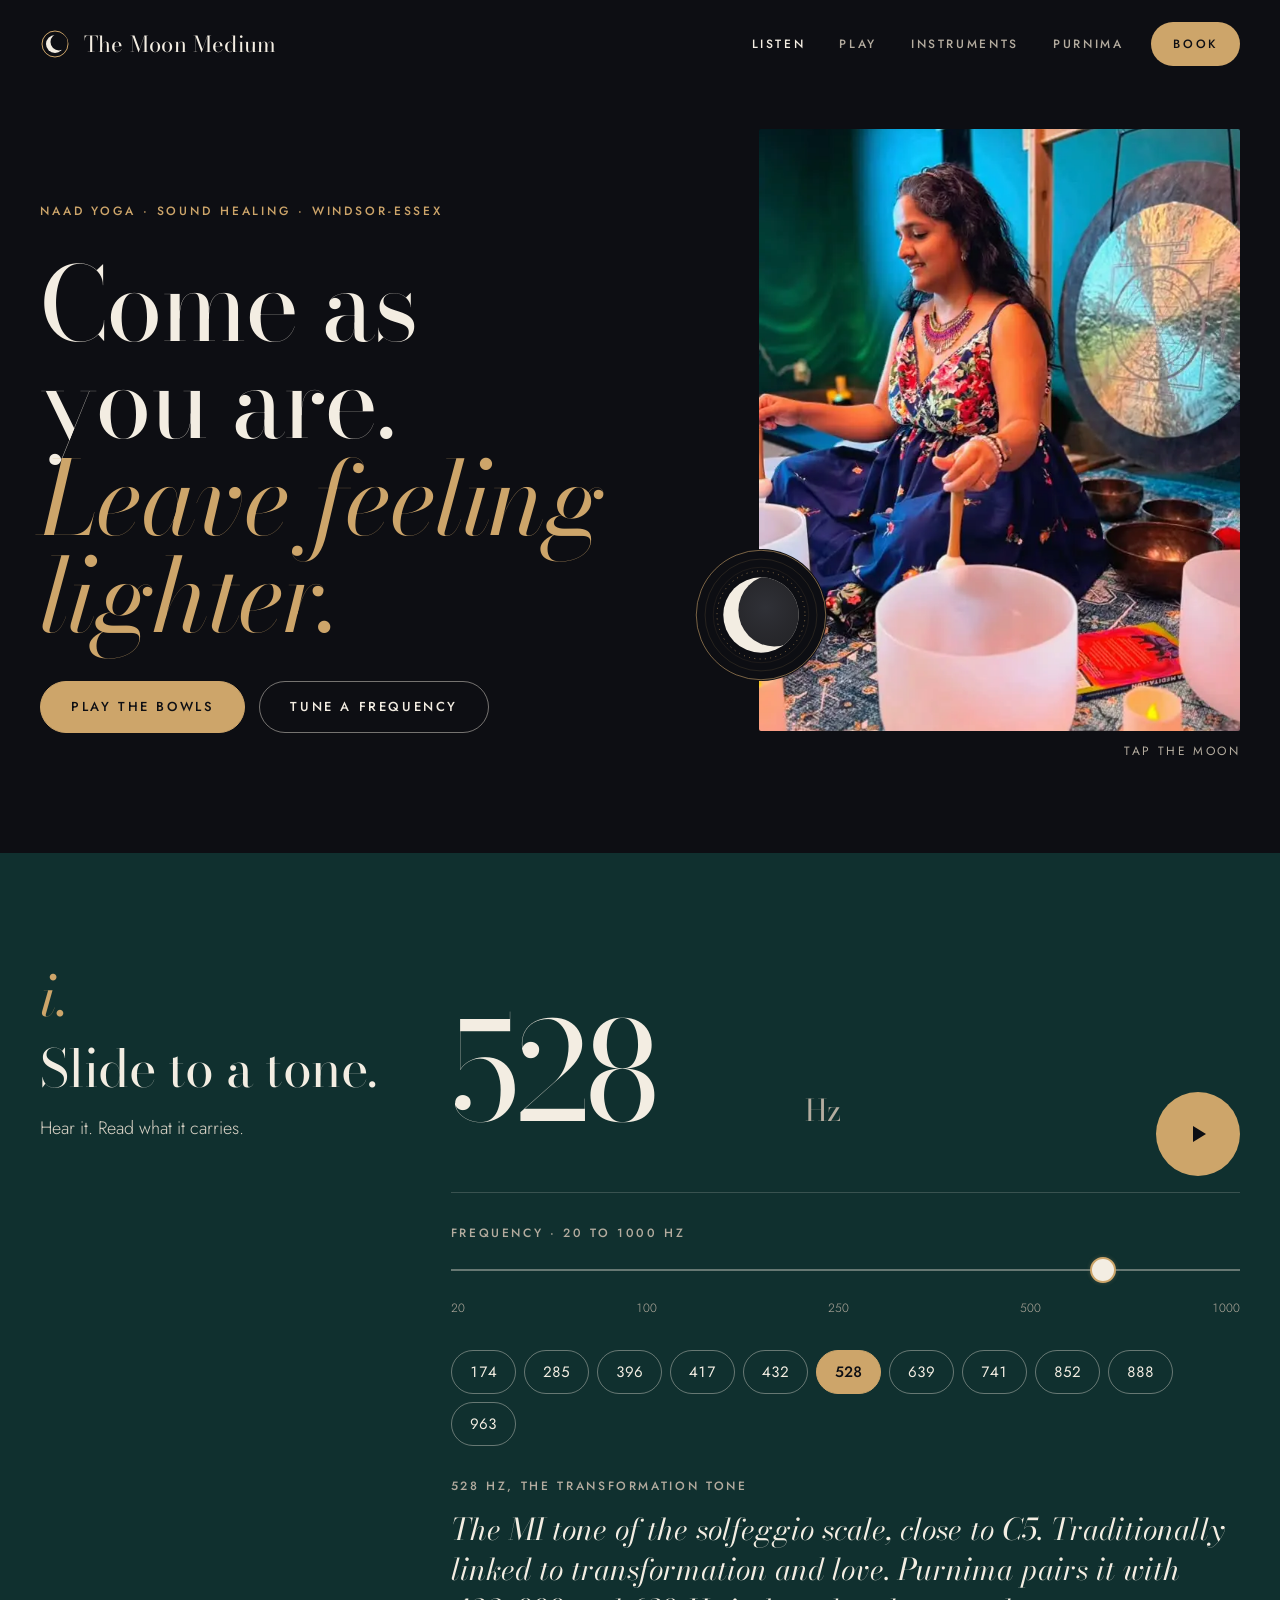
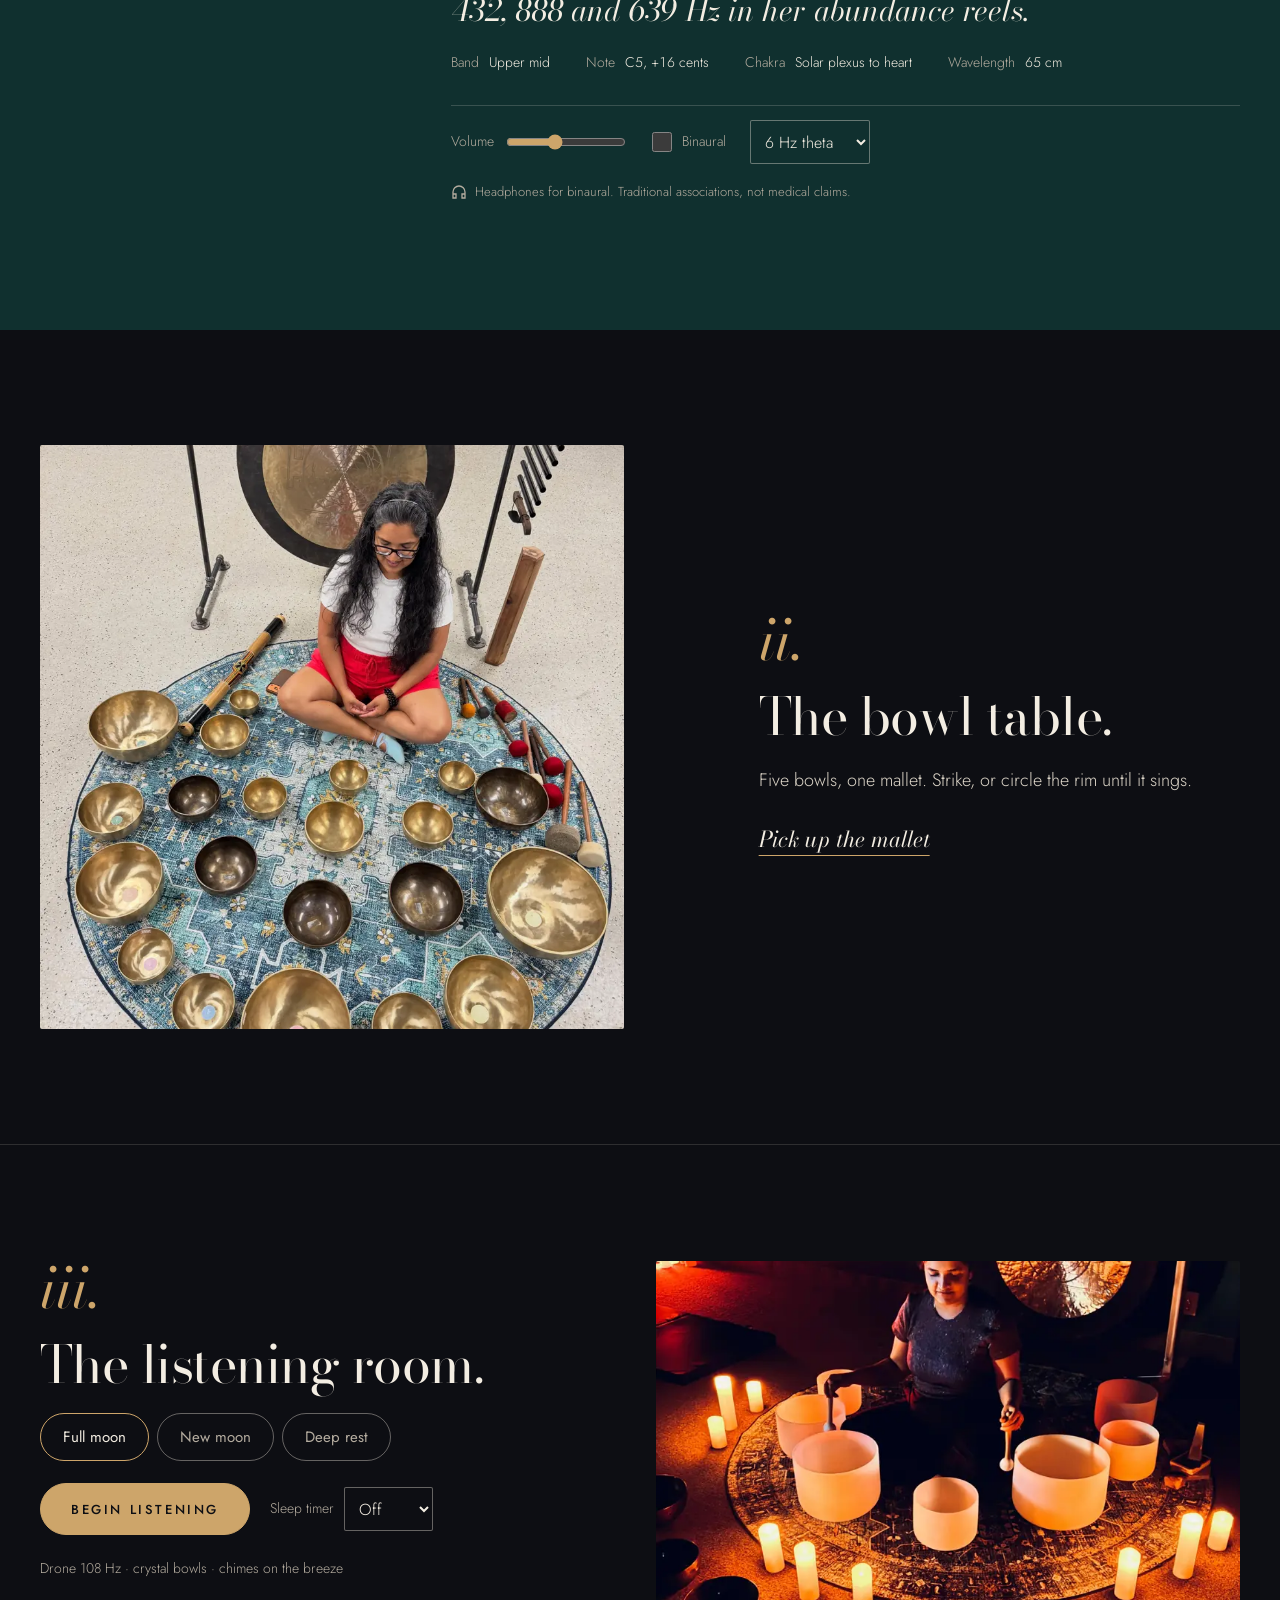
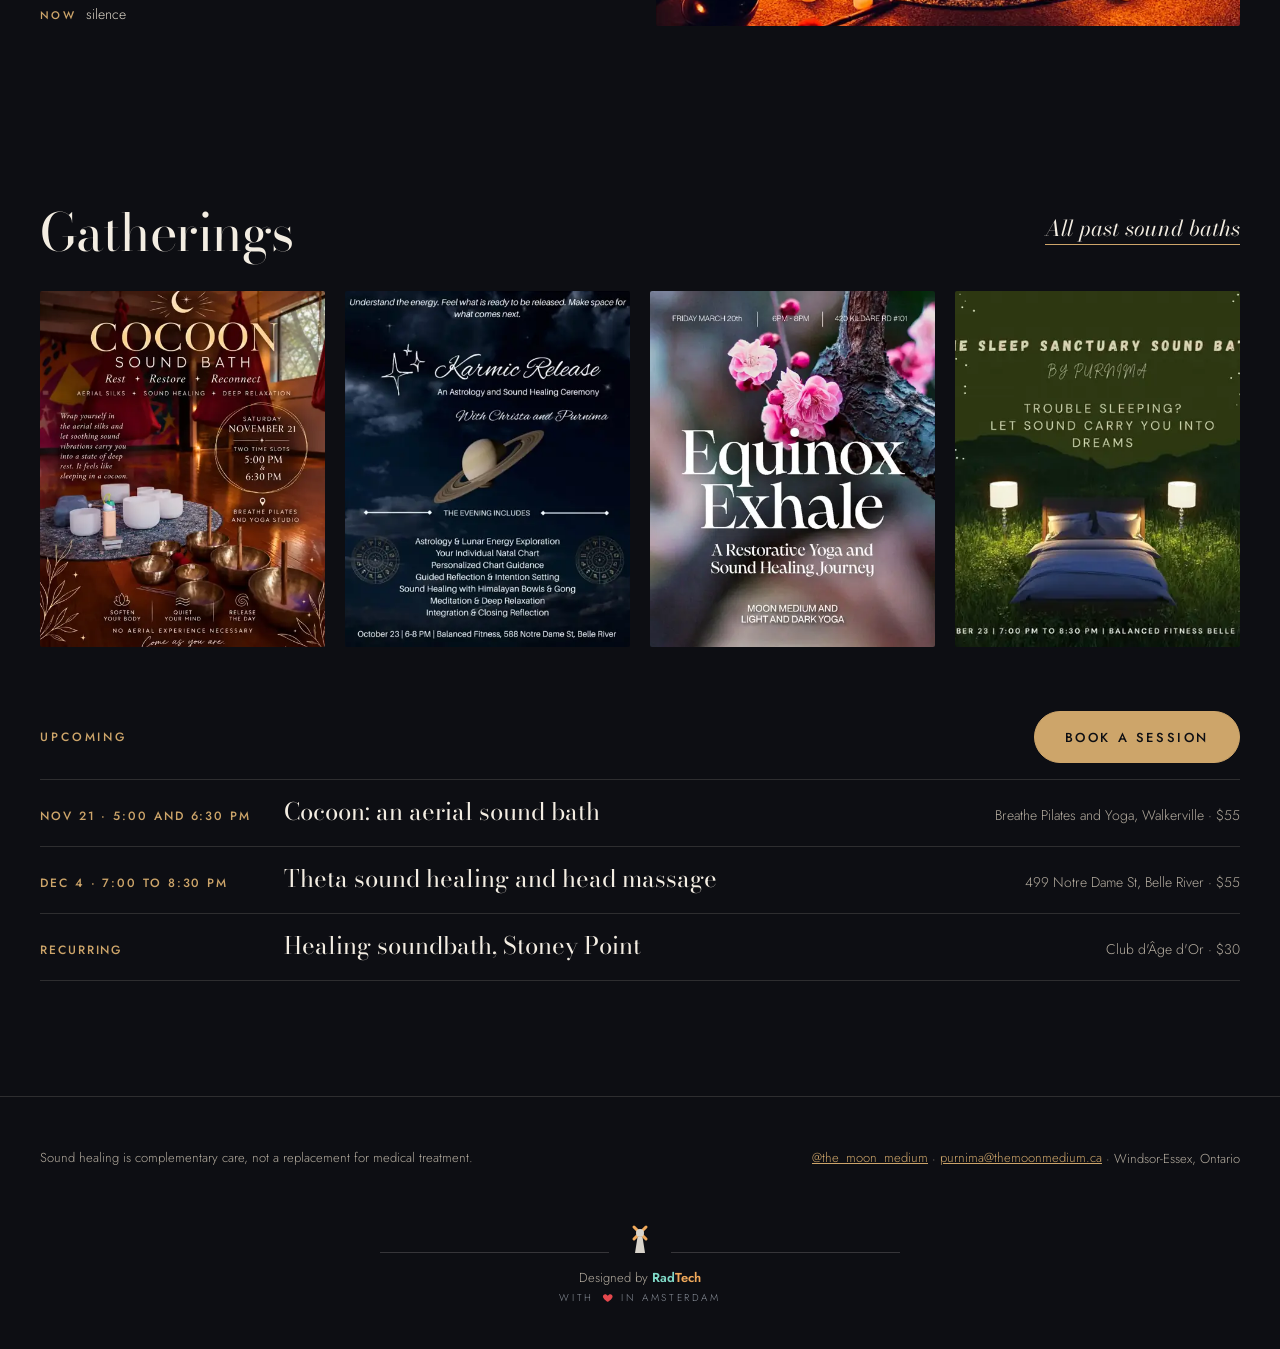
==== index.html @ c19d8ddb "The Moon Medium: sound healing site for Purnima Ranawat" ====
<!doctype html><html lang="en"><head>
<meta charset="utf-8"><meta name="viewport" content="width=device-width, initial-scale=1">
<title>Listen · The Moon Medium</title>
<meta name="description" content="Purnima, Naad Yogini and sound healer in Windsor-Essex, Ontario. Tune a healing frequency, open the Listening Room, or join an upcoming sound bath.">
<meta name="theme-color" content="#0D0E13">
<link rel="icon" href="assets/img/moon.svg" type="image/svg+xml">
<script>document.documentElement.classList.add('js')</script>
<link rel="preconnect" href="https://fonts.googleapis.com"><link rel="preconnect" href="https://fonts.gstatic.com" crossorigin>
<link rel="stylesheet" href="https://fonts.googleapis.com/css2?family=Bodoni+Moda:ital,opsz,wght@0,6..96,400;0,6..96,500;1,6..96,400&amp;family=Jost:wght@300;400;500&amp;display=swap">
<link rel="stylesheet" href="assets/css/base.css"><link rel="stylesheet" href="assets/css/radtech-credit.css"><link rel="stylesheet" href="assets/css/home.css">
</head><body>
<a class="skip" href="#main">Skip to content</a>
<header class="site-header"><div class="wrap">
<a class="brand" href="index.html" aria-label="The Moon Medium, home"><svg width="30" height="30" viewBox="0 0 30 30" aria-hidden="true"><circle cx="15" cy="15" r="13" fill="none" stroke="#CDA56A" stroke-width="1"/><circle cx="15" cy="15" r="9" fill="#F3EDE2"/><circle cx="19" cy="13" r="8.5" fill="#0D0E13"/></svg><span>The Moon Medium</span><i class="sound-dot" aria-hidden="true"></i></a>
<nav class="nav" aria-label="Main"><a href="index.html">Listen</a><a href="play.html">Play</a><a href="instruments.html">Instruments</a><a href="purnima.html">Purnima</a><a class="cta" href="lessons.html">Book</a></nav>
</div></header>
<main id="main">

<section class="wrap grid12 hero">
  <div class="hero-copy">
    <p class="eyebrow">Naad Yoga · Sound healing · Windsor-Essex</p>
    <h1>Come as<br>you are.<br><em>Leave feeling<br>lighter.</em></h1>
    <div class="btns">
      <a class="btn btn-primary" href="play.html">Play the bowls</a>
      <a class="btn" href="#fader">Tune a frequency</a>
    </div>
  </div>
  <div class="hero-media">
    <img class="photo hero-photo" src="assets/img/ig/portrait/098.webp" srcset="assets/img/ig/portrait/098-s.webp 451w, assets/img/ig/portrait/098.webp 640w" sizes="(max-width: 859px) 100vw, 40vw" width="640" height="1136" alt="Purnima playing crystal singing bowls in front of a gong" loading="eager" fetchpriority="high" decoding="async">
    <button class="moon" id="moon" type="button" aria-label="Strike a bowl at 528 Hz">
      <svg viewBox="0 0 420 420" aria-hidden="true">
        <defs>
          <clipPath id="moon-clip"><circle cx="210" cy="210" r="120"/></clipPath>
          <radialGradient id="earthshine" cx="38%" cy="46%" r="62%"><stop offset="0" stop-color="#1A1C24"/><stop offset=".6" stop-color="#121319"/><stop offset="1" stop-color="#0D0E13"/></radialGradient>
        </defs>
        <circle class="ring" cx="210" cy="210" r="206" fill="none" stroke="#CDA56A" stroke-opacity=".6" stroke-width="3"/>
        <circle class="ring" cx="210" cy="210" r="178" fill="none" stroke="#CDA56A" stroke-opacity=".22" stroke-width="2"/>
        <circle class="ring" cx="210" cy="210" r="152" fill="none" stroke="#CDA56A" stroke-opacity=".14" stroke-width="2"/>
        <g class="ripples" fill="none" stroke="#CDA56A">
          <circle cx="210" cy="210" r="122" opacity="0"/><circle cx="210" cy="210" r="122" opacity="0"/><circle cx="210" cy="210" r="122" opacity="0"/>
        </g>
        <circle class="glow" cx="210" cy="210" r="132" fill="#CDA56A" opacity="0"/>
        <circle class="disc" cx="210" cy="210" r="120" fill="#F3EDE2"/>
        <circle class="shade" cx="252" cy="196" r="114" fill="url(#earthshine)" clip-path="url(#moon-clip)" opacity=".9"/>
        <circle class="dash" cx="210" cy="210" r="140" fill="none" stroke="#CDA56A" stroke-width="2" stroke-dasharray="3 14"/>
      </svg>
    </button>
    <p class="tap" aria-hidden="true">Tap the moon</p>
  </div>
</section>

<section class="band-teal" id="fader">
  <div class="wrap grid12 section fader">
    <div class="fader-intro stack">
      <p class="numeral" aria-hidden="true">i.</p>
      <h2>Slide to a tone.</h2>
      <p class="lede">Hear it. Read what it carries.</p>
    </div>
    <div class="fader-main">
      <div class="fader-head">
        <p class="big"><label class="sr-only" for="hz-num">Frequency in hertz</label><input id="hz-num" type="number" min="20" max="1000" step="1" value="528" inputmode="numeric"><span>Hz</span></p>
        <button class="play" id="play" type="button" aria-pressed="false" aria-label="Play tone">
          <svg class="i-play" width="24" height="24" viewBox="0 0 24 24" aria-hidden="true"><path d="M7 4 L20 12 L7 20 Z" fill="currentColor"/></svg>
          <svg class="i-stop" width="20" height="20" viewBox="0 0 20 20" aria-hidden="true"><rect x="4" y="4" width="12" height="12" rx="1" fill="currentColor"/></svg>
        </button>
      </div>

      <div class="slider">
        <label for="hz" class="label">Frequency · 20 to 1000 Hz</label>
        <input id="hz" type="range" min="0" max="1000" step="1" value="837" aria-valuetext="528 Hz">
        <div class="ticks" aria-hidden="true"><span>20</span><span>100</span><span>250</span><span>500</span><span>1000</span></div>
      </div>

      <div class="presets" role="group" aria-label="Solfeggio presets">
        <button class="pill" type="button" data-hz="174">174</button><button class="pill" type="button" data-hz="285">285</button><button class="pill" type="button" data-hz="396">396</button><button class="pill" type="button" data-hz="417">417</button><button class="pill" type="button" data-hz="432">432</button><button class="pill" type="button" data-hz="528">528</button><button class="pill" type="button" data-hz="639">639</button><button class="pill" type="button" data-hz="741">741</button><button class="pill" type="button" data-hz="852">852</button><button class="pill" type="button" data-hz="888">888</button><button class="pill" type="button" data-hz="963">963</button>
      </div>

      <div class="readout" id="readout">
        <h3 id="r-title" class="label">528 Hz, the transformation tone</h3>
        <p id="r-text" class="r-text"></p>
        <dl class="facts">
          <div><dt>Band</dt><dd id="f-band"></dd></div>
          <div><dt>Note</dt><dd id="f-note"></dd></div>
          <div><dt>Chakra</dt><dd id="f-chakra"></dd></div>
          <div><dt>Wavelength</dt><dd id="f-wave"></dd></div>
        </dl>
        <p class="sr-only" id="r-live" aria-live="polite" aria-atomic="true"></p>
      </div>

      <div class="controls">
        <label class="ctl">Volume <input id="vol" type="range" min="0" max="100" value="40"></label>
        <label class="ctl check"><input id="bin" type="checkbox"> Binaural</label>
        <label class="ctl"><span class="sr-only">Binaural beat</span>
          <select id="beat" class="input sel"><option value="2">2 Hz delta</option><option value="6" selected>6 Hz theta</option><option value="10">10 Hz alpha</option></select>
        </label>
        <p class="ctl note"><svg width="16" height="16" viewBox="0 0 16 16" aria-hidden="true"><path d="M2 10V8a6 6 0 0 1 12 0v2M2 10h3v4H2zM11 10h3v4h-3z" fill="none" stroke="currentColor" stroke-width="1.3"/></svg>Headphones for binaural. Traditional associations, not medical claims.</p>
      </div>
    </div>
  </div>
</section>

<section class="wrap grid12 section table">
  <figure class="frame reveal table-photo">
    <img class="photo" src="assets/img/ig/portrait/046.webp" srcset="assets/img/ig/portrait/046-s.webp 480w, assets/img/ig/portrait/046.webp 900w" sizes="(max-width: 859px) 100vw, 50vw" width="900" height="1200" alt="Purnima seated in a circle of Himalayan singing bowls" loading="lazy" decoding="async">
  </figure>
  <div class="table-copy stack">
    <p class="numeral" aria-hidden="true">ii.</p>
    <h2>The bowl table.</h2>
    <p class="lede">Five bowls, one mallet. Strike, or circle the rim until it sings.</p>
    <a class="tlink" href="play.html">Pick up the mallet</a>
  </div>
</section>

<section class="rule-top" id="room">
  <div class="wrap grid12 section room">
    <div class="room-copy stack">
      <p class="numeral" aria-hidden="true">iii.</p>
      <h2>The listening room.</h2>
      <div class="moods" role="group" aria-label="Mood">
        <button type="button" class="mood" data-mood="full" aria-pressed="true">Full moon</button>
        <button type="button" class="mood" data-mood="new" aria-pressed="false">New moon</button>
        <button type="button" class="mood" data-mood="rest" aria-pressed="false">Deep rest</button>
      </div>
      <div class="room-row">
        <button class="btn btn-primary" id="begin" type="button">Begin listening</button>
        <label class="ctl">Sleep timer
          <select id="timer" class="input sel"><option value="0">Off</option><option value="10">10 min</option><option value="20">20 min</option><option value="45">45 min</option></select>
        </label>
        <span class="countdown" id="countdown"></span>
      </div>
      <p class="room-meta" id="mood-line">Drone 108 Hz · crystal bowls · chimes on the breeze</p>
      <p class="room-meta now" id="now"><span>Now</span> <span id="now-text">silence</span></p>
    </div>
    <figure class="frame reveal room-photo">
      <img class="photo" src="assets/img/ig/space/080.webp" srcset="assets/img/ig/space/080-s.webp 450w, assets/img/ig/space/080.webp 787w" sizes="(max-width: 859px) 100vw, 50vw" width="787" height="1400" alt="Candlelit crystal bowls before a gong" loading="lazy" decoding="async">
    </figure>
  </div>
</section>

<section class="wrap section gatherings" aria-labelledby="g-title">
  <div class="g-head">
    <h2 id="g-title">Gatherings</h2>
    <a class="tlink" href="purnima.html#gatherings">All past sound baths</a>
  </div>
  <ul class="posters">
    <li class="reveal"><a class="frame" href="purnima.html#gatherings"><img class="photo" src="assets/img/ig/poster/002.webp" srcset="assets/img/ig/poster/002-s.webp 480w, assets/img/ig/poster/002.webp 900w" sizes="(max-width: 859px) 50vw, 25vw" width="900" height="1200" alt="Cocoon, an aerial sound bath, poster" loading="lazy" decoding="async"></a></li>
    <li class="reveal"><a class="frame" href="purnima.html#gatherings"><img class="photo" src="assets/img/ig/poster/012.webp" srcset="assets/img/ig/poster/012-s.webp 480w, assets/img/ig/poster/012.webp 900w" sizes="(max-width: 859px) 50vw, 25vw" width="900" height="1095" alt="Karmic Release, astrology and sound healing, poster" loading="lazy" decoding="async"></a></li>
    <li class="reveal"><a class="frame" href="purnima.html#gatherings"><img class="photo" src="assets/img/ig/poster/067.webp" srcset="assets/img/ig/poster/067-s.webp 480w, assets/img/ig/poster/067.webp 900w" sizes="(max-width: 859px) 50vw, 25vw" width="900" height="1125" alt="Equinox Exhale, restorative yoga and sound healing, poster" loading="lazy" decoding="async"></a></li>
    <li class="reveal"><a class="frame" href="purnima.html#gatherings"><img class="photo" src="assets/img/ig/poster/103.webp" srcset="assets/img/ig/poster/103-s.webp 480w, assets/img/ig/poster/103.webp 900w" sizes="(max-width: 859px) 50vw, 25vw" width="900" height="900" alt="The Sleep Sanctuary sound bath poster" loading="lazy" decoding="async"></a></li>
  </ul>

  <div class="upcoming">
    <div class="g-head">
      <p class="eyebrow">Upcoming</p>
      <a class="btn btn-primary" href="lessons.html">Book a session</a>
    </div>
    <ul class="ev-list">
      <li><span class="ev-date">Nov 21 · 5:00 and 6:30 PM</span><span class="ev-name">Cocoon: an aerial sound bath</span><span class="ev-where">Breathe Pilates and Yoga, Walkerville · $55</span></li>
      <li><span class="ev-date">Dec 4 · 7:00 to 8:30 PM</span><span class="ev-name">Theta sound healing and head massage</span><span class="ev-where">499 Notre Dame St, Belle River · $55</span></li>
      <li><span class="ev-date">Recurring</span><span class="ev-name">Healing soundbath, Stoney Point</span><span class="ev-where">Club d'Âge d'Or · $30</span></li>
    </ul>
  </div>
</section>

</main>
<footer class="site-footer"><div class="wrap"><p>Sound healing is complementary care, not a replacement for medical treatment.</p><p><a href="https://www.instagram.com/the_moon_medium/">@the_moon_medium</a> · <a href="mailto:purnima@themoonmedium.ca">purnima@themoonmedium.ca</a> · Windsor-Essex, Ontario</p><div class="rt-credit"><a class="rt-link" href="https://radtech.nl" rel="noopener"><span class="rt-horizon" aria-hidden="true"><span class="rt-rule"></span><svg class="rt-mill" viewBox="0 0 30 40" width="30" height="40" focusable="false"><path class="rt-tower" d="M12.5 20h5l2.5 16h-10z"/><g class="rt-blades"><rect x="13.5" y="6" width="3" height="20" rx="1.5" transform="rotate(45 15 16)"/><rect x="13.5" y="6" width="3" height="20" rx="1.5" transform="rotate(135 15 16)"/></g><circle class="rt-tower" cx="15" cy="16" r="4"/></svg><span class="rt-rule"></span></span><span class="rt-lines"><span class="rt-line1">Designed by <b class="rt-word"><span class="rt-rad">Rad</span><span class="rt-tech">Tech</span></b></span> <span class="rt-line2">with <svg class="rt-heart" viewBox="0 0 24 24" aria-hidden="true" focusable="false"><path d="M12 21s-7.5-4.6-9.6-9.3C.9 8.3 3 4.5 6.7 4.5c2.2 0 3.6 1.2 5.3 3.2 1.7-2 3.1-3.2 5.3-3.2 3.7 0 5.8 3.8 4.3 7.2C19.5 16.4 12 21 12 21Z"/></svg><span class="rt-sr">love</span> in Amsterdam</span></span></a></div></div></footer>
<script src="assets/js/audio.js" defer></script><script src="assets/js/site.js" defer></script><script src="assets/js/home.js" defer></script>
</body></html>
---- assets/css/base.css ----
/* The Moon Medium v2: shared tokens, reset, header, footer and primitives. */
:root {
  /* v2 palette */
  --ink: #0D0E13;
  --night2: #15171E;
  --teal: #10302F;
  --ivory: #F3EDE2;
  --ivory-2: #DCD5C8;
  --stone: #B4AC9F;
  --brass: #CDA56A;
  --brass-2: #E2C48F;
  --rule: rgba(243, 237, 226, .14);

  /* Old names kept as aliases while the other pages move over. */
  --night: var(--ink);
  --dusk: #15171E;
  --dusk-2: #1C1F28;
  --line: rgba(243, 237, 226, .14);
  --line-2: rgba(243, 237, 226, .24);
  --edge: rgba(243, 237, 226, .38);   /* control borders: about 3.1:1 on ink and on teal */
  --moon: var(--ivory);
  --moon-2: var(--ivory-2);
  --mist: var(--stone);
  --gold: var(--brass);
  --gold-2: var(--brass-2);
  --lilac: var(--stone);
  --serif: "Bodoni Moda", "Didot", Georgia, serif;
  --sans: Jost, "Futura", system-ui, -apple-system, "Segoe UI", sans-serif;

  --r: 2px;
  --pill: 999px;
  --wrap: 1320px;
  --gut: clamp(16px, 4vw, 40px);
  --ease: cubic-bezier(.2, .6, .2, 1);
  color-scheme: dark;
}

*, *::before, *::after { box-sizing: border-box; }
html { -webkit-text-size-adjust: 100%; scroll-behavior: smooth; }
body {
  margin: 0;
  background: var(--ink);
  color: var(--ivory);
  font: 300 18px/1.7 var(--sans);
  -webkit-font-smoothing: antialiased;
  overflow-x: hidden;
}
img, svg { display: block; max-width: 100%; }
a { color: var(--brass); }
a:hover { color: var(--brass-2); }
button, input, select, textarea { font: inherit; color: inherit; }
button { cursor: pointer; }
[hidden] { display: none !important; }
:target, section[id], form[id] { scroll-margin-top: 120px; }
:focus-visible { outline: 2px solid var(--brass); outline-offset: 3px; border-radius: 4px; }
h1, h2, h3 { font-family: var(--serif); font-weight: 400; margin: 0; }
h1 { font-size: clamp(56px, 9vw, 112px); line-height: .95; letter-spacing: -.02em; }
h2 { font-size: clamp(36px, 4.6vw, 52px); line-height: 1.02; letter-spacing: -.01em; }
h3 { font-size: clamp(22px, 2.4vw, 28px); line-height: 1.15; }
h1 em, h2 em, h3 em { color: var(--brass); font-style: italic; }
p { margin: 0; }

.skip { position: absolute; left: -9999px; top: 8px; z-index: 100; padding: 12px 16px; background: var(--brass); color: var(--ink); border-radius: var(--pill); font-weight: 500; }
.skip:focus { left: 8px; }
.sr-only { position: absolute; width: 1px; height: 1px; padding: 0; margin: -1px; overflow: hidden; clip: rect(0 0 0 0); white-space: nowrap; border: 0; }

/* Layout */
.wrap { max-width: var(--wrap); margin: 0 auto; padding-inline: var(--gut); }
.section { padding-block: clamp(64px, 9vw, 120px); }
.stack { display: flex; flex-direction: column; gap: 22px; }
.grid12 { display: grid; grid-template-columns: repeat(12, minmax(0, 1fr)); gap: 32px; }
@media (max-width: 859px) {
  .grid12 { grid-template-columns: minmax(0, 1fr); }
  .grid12 > * { grid-column: 1 / -1 !important; }
}
.band-teal { background: var(--teal); }
.rule-top { border-top: 1px solid var(--rule); }

/* Type helpers */
.eyebrow { font: 500 12px/1.4 var(--sans); letter-spacing: .24em; text-transform: uppercase; color: var(--brass); }
.lede { font-size: 18px; line-height: 1.7; color: var(--ivory-2); max-width: 44ch; }
.muted { color: var(--stone); }
.small { font-size: 13px; }
.numeral { font: italic 400 56px/1 var(--serif); color: var(--brass); }
.tlink { align-self: flex-start; display: inline-flex; align-items: center; min-height: 44px; color: var(--ivory); font: italic 400 22px/1.2 var(--serif); text-decoration-line: underline; text-decoration-color: var(--brass); text-decoration-thickness: 1px; text-underline-offset: 8px; transition: color .3s; }
.tlink:hover { color: var(--brass-2); text-decoration-color: var(--brass-2); }

/* Header: transparent over ink, a blurred veil once the page scrolls. */
.site-header { position: sticky; top: 0; z-index: 50; background: transparent; border-bottom: 1px solid transparent; transition: background .4s, border-color .4s; }
.site-header.scrolled { background: rgba(13, 14, 19, .82); backdrop-filter: blur(12px); -webkit-backdrop-filter: blur(12px); border-bottom-color: var(--rule); }
.site-header .wrap { display: flex; align-items: center; justify-content: space-between; gap: 8px 16px; min-height: 88px; flex-wrap: wrap; }
.brand { display: flex; align-items: center; gap: 14px; color: var(--ivory); text-decoration: none; min-height: 44px; }
.brand span { font: 400 22px/1 var(--serif); letter-spacing: .01em; }
.brand:hover { color: var(--ivory); }
.nav { display: flex; flex-wrap: wrap; gap: 6px; align-items: center; font: 500 12px/1 var(--sans); letter-spacing: .22em; text-transform: uppercase; }
.nav a { min-height: 44px; display: inline-flex; align-items: center; padding: 0 14px; color: var(--stone); text-decoration: none; border-radius: var(--pill); transition: color .3s; }
.nav a:hover, .nav a[aria-current="page"] { color: var(--ivory); }
.nav a.cta { margin-left: 8px; padding: 0 22px; background: var(--brass); color: var(--ink); }
.nav a.cta:hover { background: var(--brass-2); color: var(--ink); }
.sound-dot { width: 7px; height: 7px; border-radius: 50%; background: var(--brass); display: inline-block; margin-left: 4px; opacity: 0; transition: opacity .3s; }
body.sounding .sound-dot { opacity: 1; animation: pulse 1.6s ease-in-out infinite; }
.tab-hidden .sound-dot { animation-play-state: paused; }
@keyframes pulse { 50% { transform: scale(1.8); opacity: .4; } }

/* Phones: brand on one row, the five nav items on the next. */
@media (max-width: 720px) {
  .site-header .wrap { min-height: 0; padding-block: 10px 4px; }
  .nav { width: 100%; justify-content: space-between; gap: 0; letter-spacing: .14em; }
  .nav a { padding: 0 8px; }
  .nav a:first-child { padding-left: 0; }
  .nav a.cta { margin-left: 0; padding: 0 16px; }
}
/* 360px leaves 328px. Jost 500 caps at 11px, 32 letters: about 207px of glyphs
   plus 32 x .06em tracking = 21px, so 228px. Padding 4 x 12 + 28 = 76px. Total 304px. */
@media (max-width: 420px) {
  .nav { font-size: 11px; letter-spacing: .08em; }
  .nav a { padding: 0 6px; }
  .nav a.cta { padding: 0 14px; }
}
@media (max-width: 380px) {
  .nav { letter-spacing: .06em; }
  .nav a { padding: 0 5px; }
  .nav a.cta { padding: 0 12px; }
}

/* Buttons */
.btn { min-height: 52px; padding: 0 30px; display: inline-flex; align-items: center; justify-content: center; gap: 10px; border-radius: var(--pill); border: 1px solid rgba(243, 237, 226, .45); background: transparent; color: var(--ivory); text-decoration: none; font: 500 13px/1 var(--sans); letter-spacing: .2em; text-transform: uppercase; transition: background .3s, border-color .3s, color .3s, transform .1s; }
.btn:hover { border-color: var(--ivory); color: var(--ivory); }
.btn:active { transform: scale(.98); }
.btn-primary { background: var(--brass); border-color: var(--brass); color: var(--ink); }
.btn-primary:hover { background: var(--brass-2); border-color: var(--brass-2); color: var(--ink); }
.btn-light { background: var(--ivory); border-color: var(--ivory); color: var(--ink); }
.btn-light:hover { background: #fff; border-color: #fff; color: var(--ink); }
.btns { display: flex; flex-wrap: wrap; gap: 14px; align-items: center; }
@media (max-width: 380px) { .btn { padding: 0 22px; letter-spacing: .14em; } }

/* Surfaces (kept for older page CSS; v2 prefers rules and whitespace) */
.card { background: var(--night2); border: 1px solid var(--rule); border-radius: var(--r); padding: clamp(20px, 3vw, 32px); }
.card-line { border: 1px solid var(--rule); border-radius: var(--r); padding: 24px; }
.pill { min-height: 44px; padding: 0 18px; display: inline-flex; align-items: center; justify-content: center; gap: 8px; border-radius: var(--pill); border: 1px solid var(--edge); background: transparent; color: var(--ivory); font: 400 15px/1 var(--sans); transition: background .3s, border-color .3s, color .3s; }
.pill:hover { border-color: var(--ivory); }
.pill[aria-pressed="true"], .pill.on { background: var(--brass); border-color: var(--brass); color: var(--ink); font-weight: 500; }
.grid-auto { display: grid; grid-template-columns: repeat(auto-fit, minmax(min(100%, 260px), 1fr)); gap: 24px; }
.split { display: grid; grid-template-columns: repeat(auto-fit, minmax(min(100%, 340px), 1fr)); gap: clamp(32px, 5vw, 64px); align-items: center; }
.placeholder { background: var(--night2); border: 1px dashed var(--line-2); border-radius: var(--r); display: flex; align-items: center; justify-content: center; text-align: center; color: var(--stone); font-size: 14px; padding: 24px; }

/* Photography: full colour, 2px corners, never boxed. */
.photo { display: block; width: 100%; height: auto; object-fit: cover; border-radius: var(--r); background: var(--night2); }
.frame { overflow: hidden; border-radius: var(--r); margin: 0; }
.frame > .photo { border-radius: 0; }

/* Form controls */
.field { display: flex; flex-direction: column; gap: 8px; font-size: 14px; color: var(--stone); }
.input { min-height: 48px; background: transparent; color: var(--ivory); border: 1px solid var(--edge); border-radius: var(--r); padding: 0 12px; width: 100%; }
.input:focus { border-color: var(--brass); }
select.input { background: var(--ink); }
textarea.input { padding: 12px; min-height: 120px; resize: vertical; }
/* 16px stops iOS from zooming into focused fields. */
.input, select, textarea, input[type=number], input[type=text], input[type=email], input[type=tel], input[type=date] { font-size: 16px; }
input[type="range"] { accent-color: var(--brass); }

/* Footer */
.site-footer { border-top: 1px solid var(--rule); padding-block: 40px; font-size: 13px; line-height: 1.6; color: var(--stone); }
.site-footer .wrap { display: flex; flex-wrap: wrap; justify-content: space-between; align-items: center; gap: 8px 32px; }
.site-footer p { margin: 0; }
.site-footer a { display: inline-flex; align-items: center; min-height: 44px; }

/* Reveal on scroll (site.js adds .in). Images inside settle from 1.04 to 1. */
.js .reveal { opacity: 0; transform: translateY(16px); transition: opacity .9s var(--ease), transform .9s var(--ease); }
.reveal.in { opacity: 1; transform: none; }
.js .reveal img, .js img.reveal { transform: scale(1.04); transition: transform 1.4s var(--ease), opacity .9s var(--ease); }
.reveal.in img, img.reveal.in { transform: none; }

@media (prefers-reduced-motion: reduce) {
  html { scroll-behavior: auto; }
  *, *::before, *::after { animation-duration: .01ms !important; animation-iteration-count: 1 !important; transition-duration: .01ms !important; }
  .js .reveal, .js .reveal img, .js img.reveal { opacity: 1; transform: none; }
}

/* RadTech credit (assets/css/radtech-credit.css) gets its own row under the footer text. */
.site-footer .rt-credit { flex-basis: 100%; margin-top: 24px; --rt-text: var(--stone); }
---- assets/css/radtech-credit.css ----
/* RadTech maker credit, option E "horizon": a windmill standing on a hairline,
   two centred lines below. Drop the markup from radtech-credit.html into any
   footer and link this file after the site's own CSS. Text inherits the host
   font. Set data-theme="light" on .rt-credit for light footers, or override
   the --rt-* variables to match a site's palette. */
.rt-credit {
  --rt-text: #A3A9B2;
  --rt-text-hover: #EDEAE4;
  --rt-muted: #8A909A;
  --rt-rule: rgba(237, 234, 228, .18);
  --rt-tower: #D9D4CB;
  --rt-blade: #F0A95B;
  --rt-rad: #7FD8C6;
  --rt-tech: #F0A95B;
  --rt-heart: #E5484D;
  width: 100%;
  max-width: 520px;
  margin: 0 auto;
  text-align: center;
  line-height: 1.4;
  font-style: normal;
  letter-spacing: normal;
  text-transform: none;
}
.rt-credit[data-theme="light"] {
  --rt-text: #5B616B;
  --rt-text-hover: #15171C;
  --rt-muted: #5B616B;
  --rt-rule: rgba(21, 23, 28, .16);
  --rt-tower: #3A3F47;
  --rt-blade: #C9781F;
  --rt-rad: #11786A;
  --rt-tech: #A8590F;
}
.rt-credit a.rt-link { position: relative; display: flex; flex-direction: column; align-items: center; gap: 12px; min-height: 44px; padding: 4px 0; color: var(--rt-text); text-decoration: none; transition: color .3s; }
.rt-credit a.rt-link:hover { color: var(--rt-text-hover); }
.rt-credit a.rt-link:focus-visible { outline: 2px solid currentColor; outline-offset: 4px; border-radius: 4px; }
.rt-credit a.rt-link::before, .rt-credit a.rt-link::after { content: none; }
.rt-credit .rt-horizon { display: flex; align-items: flex-end; gap: 16px; width: 100%; }
.rt-credit .rt-rule { flex: 1; height: 1px; margin-bottom: 4px; background: var(--rt-rule); }
.rt-credit .rt-mill { display: block; flex: none; width: 30px; height: 40px; }
.rt-credit .rt-mill .rt-tower { fill: var(--rt-tower); }
.rt-credit .rt-blades rect { fill: var(--rt-blade); }
/* Dutch mills turn counter-clockwise. */
.rt-credit .rt-blades { transform-origin: 15px 16px; transform-box: view-box; animation: rt-spin 7s linear infinite; }
.rt-credit .rt-lines { display: flex; flex-direction: column; gap: 4px; }
.rt-credit .rt-line1 { font-size: 13px; }
.rt-credit .rt-word { font-family: var(--rt-word-font, inherit); font-weight: 600; letter-spacing: 0; text-transform: none; }
.rt-credit .rt-rad { color: var(--rt-rad); }
.rt-credit .rt-tech { color: var(--rt-tech); }
.rt-credit .rt-line2 { font-size: 10px; letter-spacing: .26em; text-transform: uppercase; color: var(--rt-muted); }
.rt-credit .rt-heart { display: inline-block; width: 1.15em; height: 1.15em; margin: 0 .25em; vertical-align: -.22em; }
.rt-credit .rt-heart path { fill: var(--rt-heart); }
.rt-credit .rt-sr { position: absolute; width: 1px; height: 1px; padding: 0; margin: -1px; overflow: hidden; clip: rect(0 0 0 0); clip-path: inset(50%); white-space: nowrap; border: 0; }
@keyframes rt-spin { to { transform: rotate(-360deg); } }
@media (prefers-reduced-motion: reduce) { .rt-credit .rt-blades { animation: none; } }
@media (forced-colors: active) {
  .rt-credit .rt-heart path, .rt-credit .rt-mill .rt-tower, .rt-credit .rt-blades rect { fill: CanvasText; }
  .rt-credit .rt-rule { background: none; border-top: 1px solid CanvasText; }
}
---- assets/css/home.css ----
/* Home v2: hero with the moon, Frequency Fader on teal, bowl table, Listening Room, gatherings. */
.label { font: 500 12px/1.4 var(--sans); letter-spacing: .22em; text-transform: uppercase; color: var(--stone); }

/* Hero: 7 / 5 split, copy sits on the baseline of the portrait. */
.hero { align-items: end; padding-block: clamp(24px, 4vw, 40px) clamp(72px, 8vw, 96px); }
.hero-copy { grid-column: span 7; display: flex; flex-direction: column; gap: 36px; padding-bottom: 24px; }
.hero-media { grid-column: span 5; position: relative; }
/* Four short lines; a touch smaller than the base h1 so "Leave feeling" holds one line down to 360px. */
.hero h1 { font-size: clamp(48px, 8vw, 104px); }
.hero-photo { aspect-ratio: 4 / 5; }
.tap { margin-top: 14px; font: 400 12px/1 var(--sans); letter-spacing: .2em; text-transform: uppercase; color: var(--stone); text-align: right; }

/* The moon: ink disc button overlapping the portrait's lower left edge. */
.moon { --lv: 0; position: absolute; left: -64px; bottom: 76px; width: 132px; height: 132px; padding: 0; border: 0; border-radius: 50%; background: var(--ink); touch-action: manipulation; -webkit-tap-highlight-color: transparent; }
.moon svg { width: 100%; height: 100%; overflow: visible; }
.moon .disc, .moon .shade, .moon .glow { transform-box: fill-box; transform-origin: center; }
.moon .disc { transition: transform .5s cubic-bezier(.3, 1.6, .5, 1); }
.moon:hover .disc { transform: scale(1.03); }
.moon:active .disc, .moon.struck .disc { transform: scale(.96); transition-duration: .08s; }
.moon .dash { transform-origin: 210px 210px; }
.moon .glow { filter: blur(14px); }
.moon:focus-visible { outline-offset: 4px; border-radius: 50%; }
.moon:disabled { cursor: default; }
/* Rings breathe slowly even in silence; paused when the tab is hidden. */
.moon .ring { transform-origin: 210px 210px; animation: breathe 9s ease-in-out infinite; }
.moon .ring:nth-child(2) { animation-delay: -3s; }
.moon .ring:nth-child(3) { animation-delay: -6s; }
@keyframes breathe { 50% { transform: scale(1.02); opacity: .7; } }
.tab-hidden .moon .ring { animation-play-state: paused; }
/* Reduced motion: no animation, a calm lit state while sound plays. */
.still.sounding .moon .shade { opacity: .6; }
.still.sounding .moon .glow { opacity: .18; }

@media (max-width: 859px) {
  .hero-copy { gap: 28px; padding-bottom: 0; }
  .hero-media { margin-top: 8px; }
  .moon { left: 12px; bottom: -36px; width: 104px; height: 104px; }
  .tap { margin-top: 18px; }
}

/* Frequency Fader on the teal band */
.fader-intro { grid-column: span 4; gap: 18px; align-content: start; }
.fader-main { grid-column: span 8; display: flex; flex-direction: column; gap: 32px; min-width: 0; }
.fader-head { display: flex; align-items: flex-end; justify-content: space-between; gap: 16px; border-bottom: 1px solid rgba(243, 237, 226, .18); padding-bottom: 16px; }
.big { display: flex; align-items: baseline; gap: 10px; font-family: var(--serif); line-height: .9; min-width: 0; }
.big input { width: 4.1ch; font: 400 clamp(80px, 12vw, 136px)/.9 var(--serif); letter-spacing: -.03em; color: var(--ivory); background: transparent; border: 0; border-bottom: 1px dashed transparent; border-radius: 0; padding: 0; -moz-appearance: textfield; appearance: textfield; }
.big input:hover, .big input:focus { border-bottom-color: var(--edge); }
.big input::-webkit-inner-spin-button, .big input::-webkit-outer-spin-button { -webkit-appearance: none; margin: 0; }
.big span { font: 400 30px/1 var(--serif); color: var(--stone); }

.play { flex: none; width: 84px; height: 84px; border-radius: 50%; border: 0; background: var(--brass); color: var(--ink); display: flex; align-items: center; justify-content: center; transition: background .3s, transform .1s; }
.play:hover { background: var(--brass-2); }
.play:active { transform: scale(.95); }
.play .i-stop, .play[aria-pressed="true"] .i-play { display: none; }
.play[aria-pressed="true"] .i-stop { display: block; }

.slider { display: flex; flex-direction: column; gap: 6px; }
.ticks { display: flex; justify-content: space-between; font-size: 12px; color: var(--stone); font-variant-numeric: tabular-nums; }

/* Custom range; the thumb glows with the sound (--glow set from home.js). */
#hz { --glow: 0; -webkit-appearance: none; appearance: none; width: 100%; height: 44px; background: transparent; margin: 0; }
#hz::-webkit-slider-runnable-track { height: 2px; background: var(--edge); }
#hz::-moz-range-track { height: 2px; background: var(--edge); }
#hz::-webkit-slider-thumb { -webkit-appearance: none; width: 26px; height: 26px; margin-top: -12px; border-radius: 50%; background: var(--ivory); border: 2px solid var(--brass); box-shadow: 0 0 calc(4px + var(--glow) * 28px) calc(var(--glow) * 8px) rgba(205, 165, 106, calc(.25 + var(--glow) * .6)); }
#hz::-moz-range-thumb { width: 24px; height: 24px; border-radius: 50%; background: var(--ivory); border: 2px solid var(--brass); box-shadow: 0 0 calc(4px + var(--glow) * 28px) calc(var(--glow) * 8px) rgba(205, 165, 106, calc(.25 + var(--glow) * .6)); }
#hz:focus-visible { outline-offset: 0; }
.still.sounding #hz { --glow: .5; }

.presets { display: flex; flex-wrap: wrap; gap: 8px; }
.presets .pill { min-width: 60px; font-variant-numeric: tabular-nums; }

.readout { display: flex; flex-direction: column; gap: 14px; }
.readout h3 { font-weight: 500; }
.r-text { font: italic 400 clamp(22px, 2.4vw, 30px)/1.35 var(--serif); color: var(--ivory); max-width: 34em; }
.facts { margin: 8px 0 0; display: flex; flex-wrap: wrap; gap: 8px 36px; font-size: 14px; line-height: 1.5; }
.facts div { display: flex; gap: 10px; }
.facts dt { color: var(--stone); }
.facts dd { margin: 0; font-variant-numeric: tabular-nums; }

/* Volume and binaural: present but quiet. */
.controls { display: flex; flex-wrap: wrap; gap: 4px 24px; align-items: center; border-top: 1px solid rgba(243, 237, 226, .18); padding-top: 12px; }
.ctl { display: flex; align-items: center; gap: 10px; min-height: 44px; font-size: 14px; color: var(--stone); }
.ctl input[type="range"] { width: 120px; height: 44px; }
.ctl input[type="checkbox"] { width: 20px; height: 20px; accent-color: var(--brass); margin: 0; }
.sel { width: auto; min-height: 44px; padding: 0 10px; font-size: 16px; }
.band-teal select.input { background: var(--teal); }
.note { font-size: 13px; gap: 8px; }
.note svg { flex: none; }

@media (max-width: 859px) {
  .fader-main { gap: 26px; }
  .play { width: 72px; height: 72px; }
}
@media (max-width: 420px) {
  .big input { font-size: clamp(64px, 19vw, 80px); }
  .big span { font-size: 24px; }
  .presets .pill { min-width: 0; flex: 1 0 56px; padding: 0 10px; }
}

/* ii. The bowl table */
.table { align-items: center; }
.table-photo { grid-column: span 6; }
.table-photo .photo { aspect-ratio: 1 / 1; }
.table-copy { grid-column: 8 / span 5; }

/* iii. The Listening Room */
.room { align-items: center; }
.room-copy { grid-column: span 5; }
.room-photo { grid-column: 7 / span 6; }
.room-photo .photo { aspect-ratio: 16 / 10; }
.moods { display: flex; flex-wrap: wrap; gap: 8px; }
.mood { min-height: 48px; padding: 0 22px; border-radius: var(--pill); border: 1px solid var(--edge); background: transparent; color: var(--stone); font: 400 15px/1 var(--sans); transition: border-color .3s, color .3s; }
.mood:hover { color: var(--ivory); }
.mood[aria-pressed="true"] { border-color: var(--brass); color: var(--ivory); }
.room-row { display: flex; flex-wrap: wrap; gap: 12px 20px; align-items: center; }
.countdown { color: var(--brass); font-size: 14px; font-variant-numeric: tabular-nums; }
.room-meta { font-size: 14px; color: var(--stone); }
.now { min-height: 1.6em; }
.now > span:first-child { font: 500 11px/1 var(--sans); letter-spacing: .22em; text-transform: uppercase; color: var(--brass); margin-right: 6px; }
.now #now-text { color: var(--ivory-2); transition: opacity .6s; }

/* Gatherings: posters, then the next dates on hairlines. */
.gatherings { display: flex; flex-direction: column; gap: 32px; padding-top: clamp(32px, 5vw, 64px); }
.g-head { display: flex; align-items: baseline; justify-content: space-between; gap: 16px; flex-wrap: wrap; }
.posters { list-style: none; margin: 0; padding: 0; display: grid; grid-template-columns: repeat(4, minmax(0, 1fr)); gap: 20px; }
.posters li:nth-child(2) { transition-delay: .08s; }
.posters li:nth-child(3) { transition-delay: .16s; }
.posters li:nth-child(4) { transition-delay: .24s; }
.posters a { display: block; }
.posters .photo { aspect-ratio: 4 / 5; transition: transform 1.4s var(--ease), opacity .5s; }
.posters a:hover .photo { opacity: .85; }
@media (max-width: 859px) { .posters { grid-template-columns: repeat(2, minmax(0, 1fr)); gap: 12px; } }

.upcoming { display: flex; flex-direction: column; gap: 16px; margin-top: 32px; }
.upcoming .g-head { align-items: center; }
.ev-list { list-style: none; margin: 0; padding: 0; border-top: 1px solid var(--rule); }
.ev-list li { display: grid; grid-template-columns: 220px 1fr auto; gap: 4px 24px; align-items: baseline; padding: 18px 0; border-bottom: 1px solid var(--rule); }
.ev-date { font: 500 12px/1.4 var(--sans); letter-spacing: .16em; text-transform: uppercase; color: var(--brass); }
.ev-name { font: 400 24px/1.2 var(--serif); }
.ev-where { color: var(--stone); font-size: 14px; text-align: right; }
@media (max-width: 760px) {
  .ev-list li { grid-template-columns: 1fr; }
  .ev-where { text-align: left; }
}
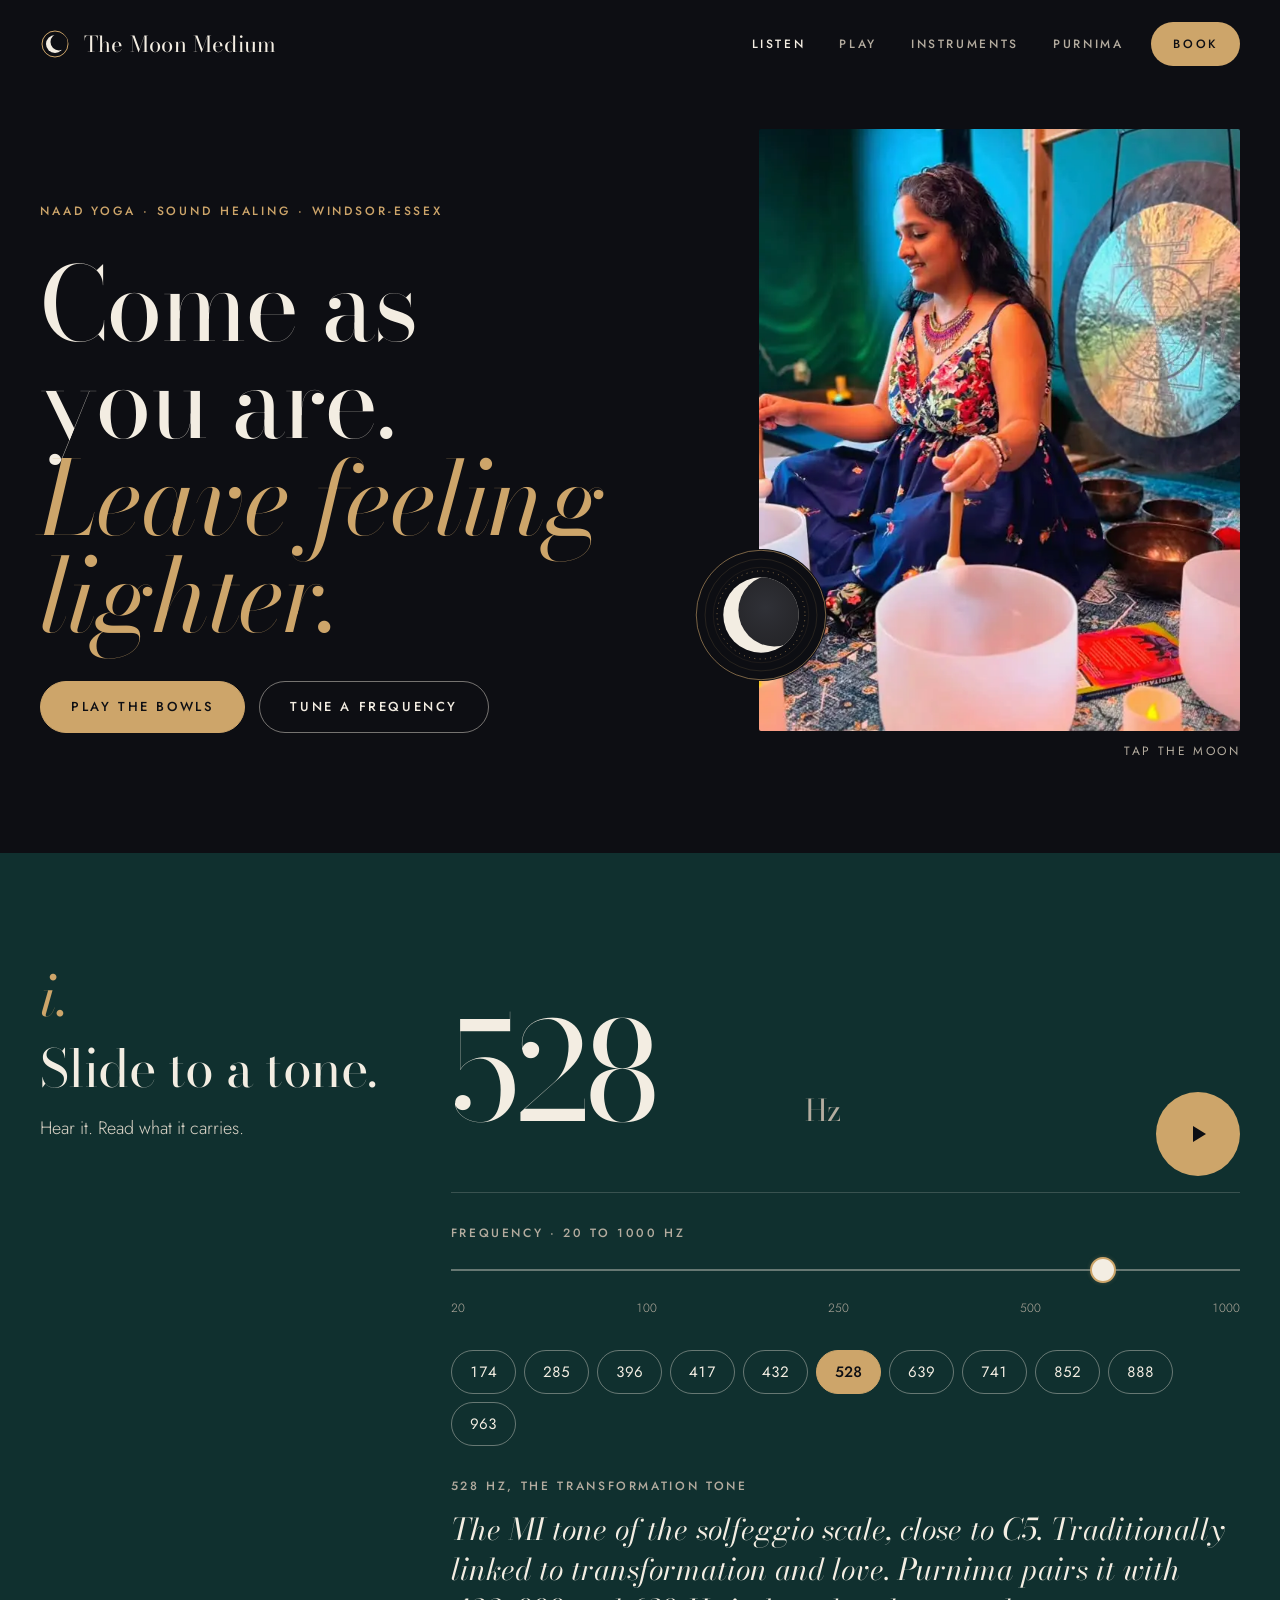
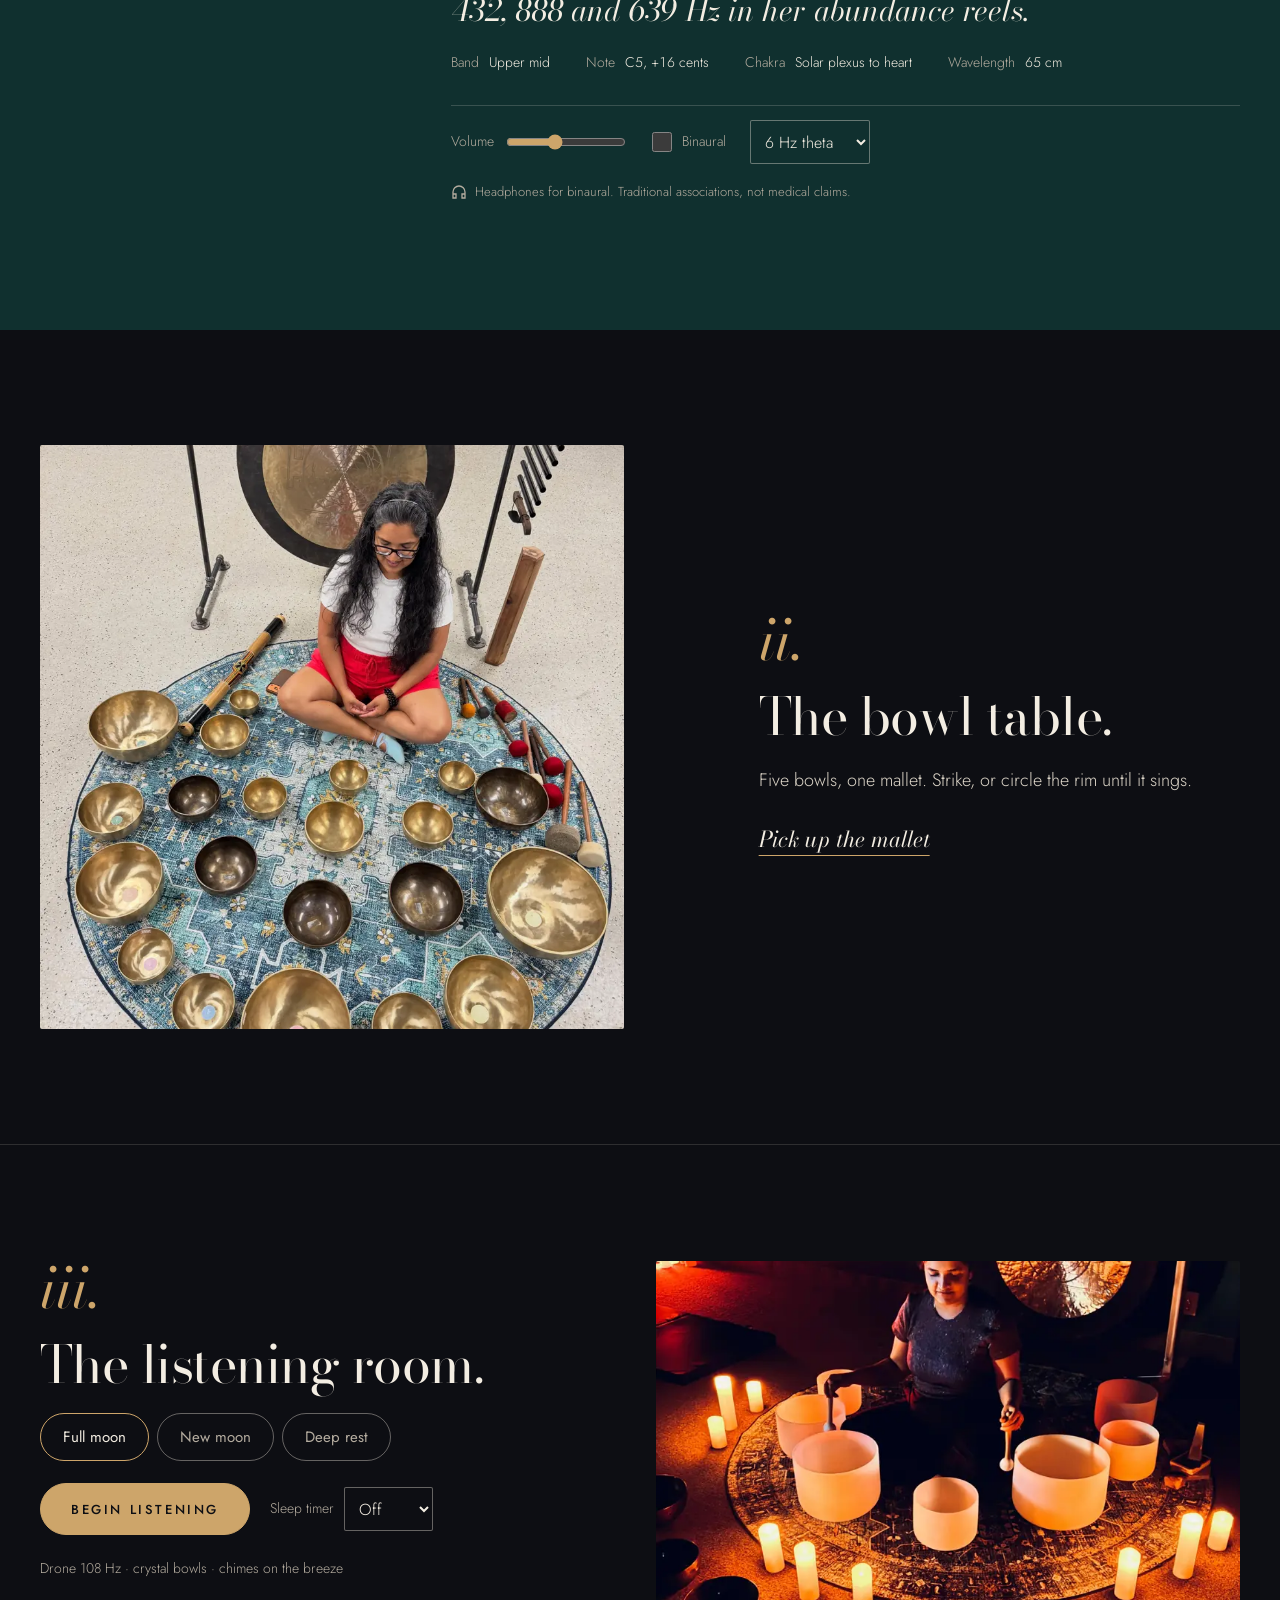
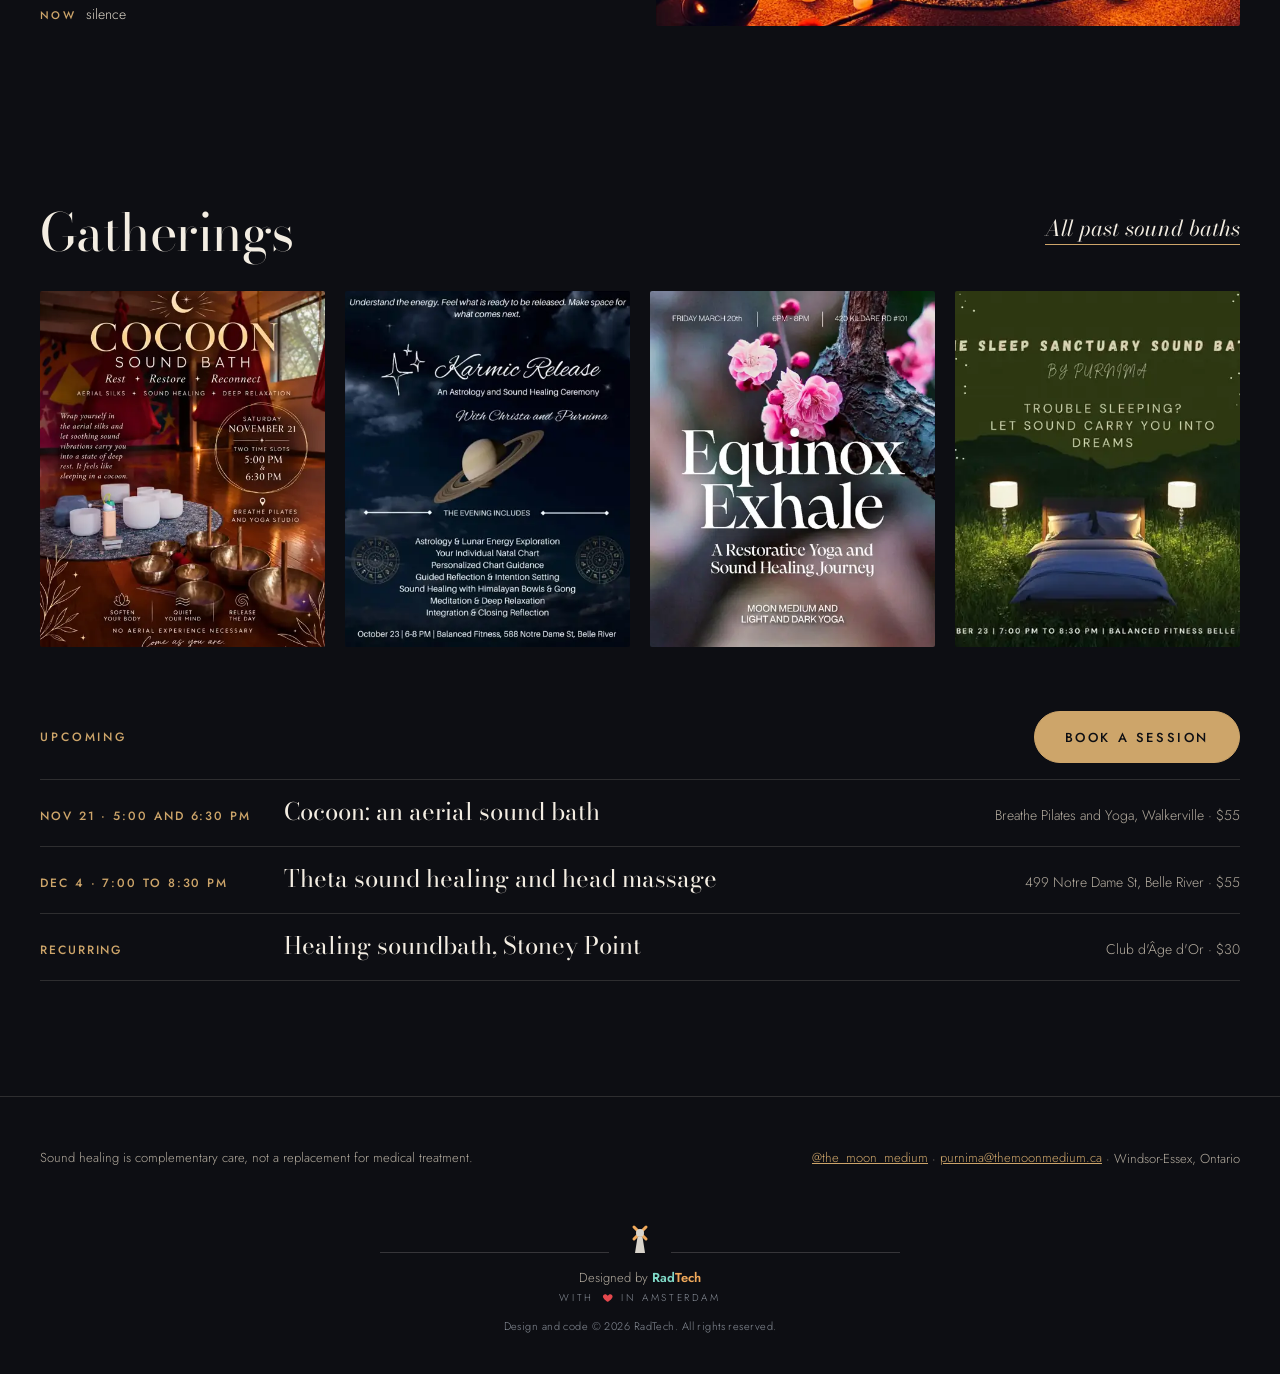
==== commit f8df42f3: "Add RadTech copyright line to the footer credit and a COPYRIGHT notice" ====
--- a/index.html
+++ b/index.html
@@ -163,6 +163,6 @@
 </section>
 
 </main>
-<footer class="site-footer"><div class="wrap"><p>Sound healing is complementary care, not a replacement for medical treatment.</p><p><a href="https://www.instagram.com/the_moon_medium/">@the_moon_medium</a> · <a href="mailto:purnima@themoonmedium.ca">purnima@themoonmedium.ca</a> · Windsor-Essex, Ontario</p><div class="rt-credit"><a class="rt-link" href="https://radtech.nl" rel="noopener"><span class="rt-horizon" aria-hidden="true"><span class="rt-rule"></span><svg class="rt-mill" viewBox="0 0 30 40" width="30" height="40" focusable="false"><path class="rt-tower" d="M12.5 20h5l2.5 16h-10z"/><g class="rt-blades"><rect x="13.5" y="6" width="3" height="20" rx="1.5" transform="rotate(45 15 16)"/><rect x="13.5" y="6" width="3" height="20" rx="1.5" transform="rotate(135 15 16)"/></g><circle class="rt-tower" cx="15" cy="16" r="4"/></svg><span class="rt-rule"></span></span><span class="rt-lines"><span class="rt-line1">Designed by <b class="rt-word"><span class="rt-rad">Rad</span><span class="rt-tech">Tech</span></b></span> <span class="rt-line2">with <svg class="rt-heart" viewBox="0 0 24 24" aria-hidden="true" focusable="false"><path d="M12 21s-7.5-4.6-9.6-9.3C.9 8.3 3 4.5 6.7 4.5c2.2 0 3.6 1.2 5.3 3.2 1.7-2 3.1-3.2 5.3-3.2 3.7 0 5.8 3.8 4.3 7.2C19.5 16.4 12 21 12 21Z"/></svg><span class="rt-sr">love</span> in Amsterdam</span></span></a></div></div></footer>
+<footer class="site-footer"><div class="wrap"><p>Sound healing is complementary care, not a replacement for medical treatment.</p><p><a href="https://www.instagram.com/the_moon_medium/">@the_moon_medium</a> · <a href="mailto:purnima@themoonmedium.ca">purnima@themoonmedium.ca</a> · Windsor-Essex, Ontario</p><div class="rt-credit"><a class="rt-link" href="https://radtech.nl" rel="noopener"><span class="rt-horizon" aria-hidden="true"><span class="rt-rule"></span><svg class="rt-mill" viewBox="0 0 30 40" width="30" height="40" focusable="false"><path class="rt-tower" d="M12.5 20h5l2.5 16h-10z"/><g class="rt-blades"><rect x="13.5" y="6" width="3" height="20" rx="1.5" transform="rotate(45 15 16)"/><rect x="13.5" y="6" width="3" height="20" rx="1.5" transform="rotate(135 15 16)"/></g><circle class="rt-tower" cx="15" cy="16" r="4"/></svg><span class="rt-rule"></span></span><span class="rt-lines"><span class="rt-line1">Designed by <b class="rt-word"><span class="rt-rad">Rad</span><span class="rt-tech">Tech</span></b></span> <span class="rt-line2">with <svg class="rt-heart" viewBox="0 0 24 24" aria-hidden="true" focusable="false"><path d="M12 21s-7.5-4.6-9.6-9.3C.9 8.3 3 4.5 6.7 4.5c2.2 0 3.6 1.2 5.3 3.2 1.7-2 3.1-3.2 5.3-3.2 3.7 0 5.8 3.8 4.3 7.2C19.5 16.4 12 21 12 21Z"/></svg><span class="rt-sr">love</span> in Amsterdam</span></span></a><p class="rt-legal">Design and code © 2026 RadTech. All rights reserved.</p></div></div></footer>
 <script src="assets/js/audio.js" defer></script><script src="assets/js/site.js" defer></script><script src="assets/js/home.js" defer></script>
 </body></html>
--- a/assets/css/radtech-credit.css
+++ b/assets/css/radtech-credit.css
@@ -52,6 +52,7 @@
 .rt-credit .rt-heart { display: inline-block; width: 1.15em; height: 1.15em; margin: 0 .25em; vertical-align: -.22em; }
 .rt-credit .rt-heart path { fill: var(--rt-heart); }
 .rt-credit .rt-sr { position: absolute; width: 1px; height: 1px; padding: 0; margin: -1px; overflow: hidden; clip: rect(0 0 0 0); clip-path: inset(50%); white-space: nowrap; border: 0; }
+.rt-credit .rt-legal { margin: 10px 0 0; font-size: 11px; letter-spacing: .04em; color: var(--rt-muted); }
 @keyframes rt-spin { to { transform: rotate(-360deg); } }
 @media (prefers-reduced-motion: reduce) { .rt-credit .rt-blades { animation: none; } }
 @media (forced-colors: active) {
